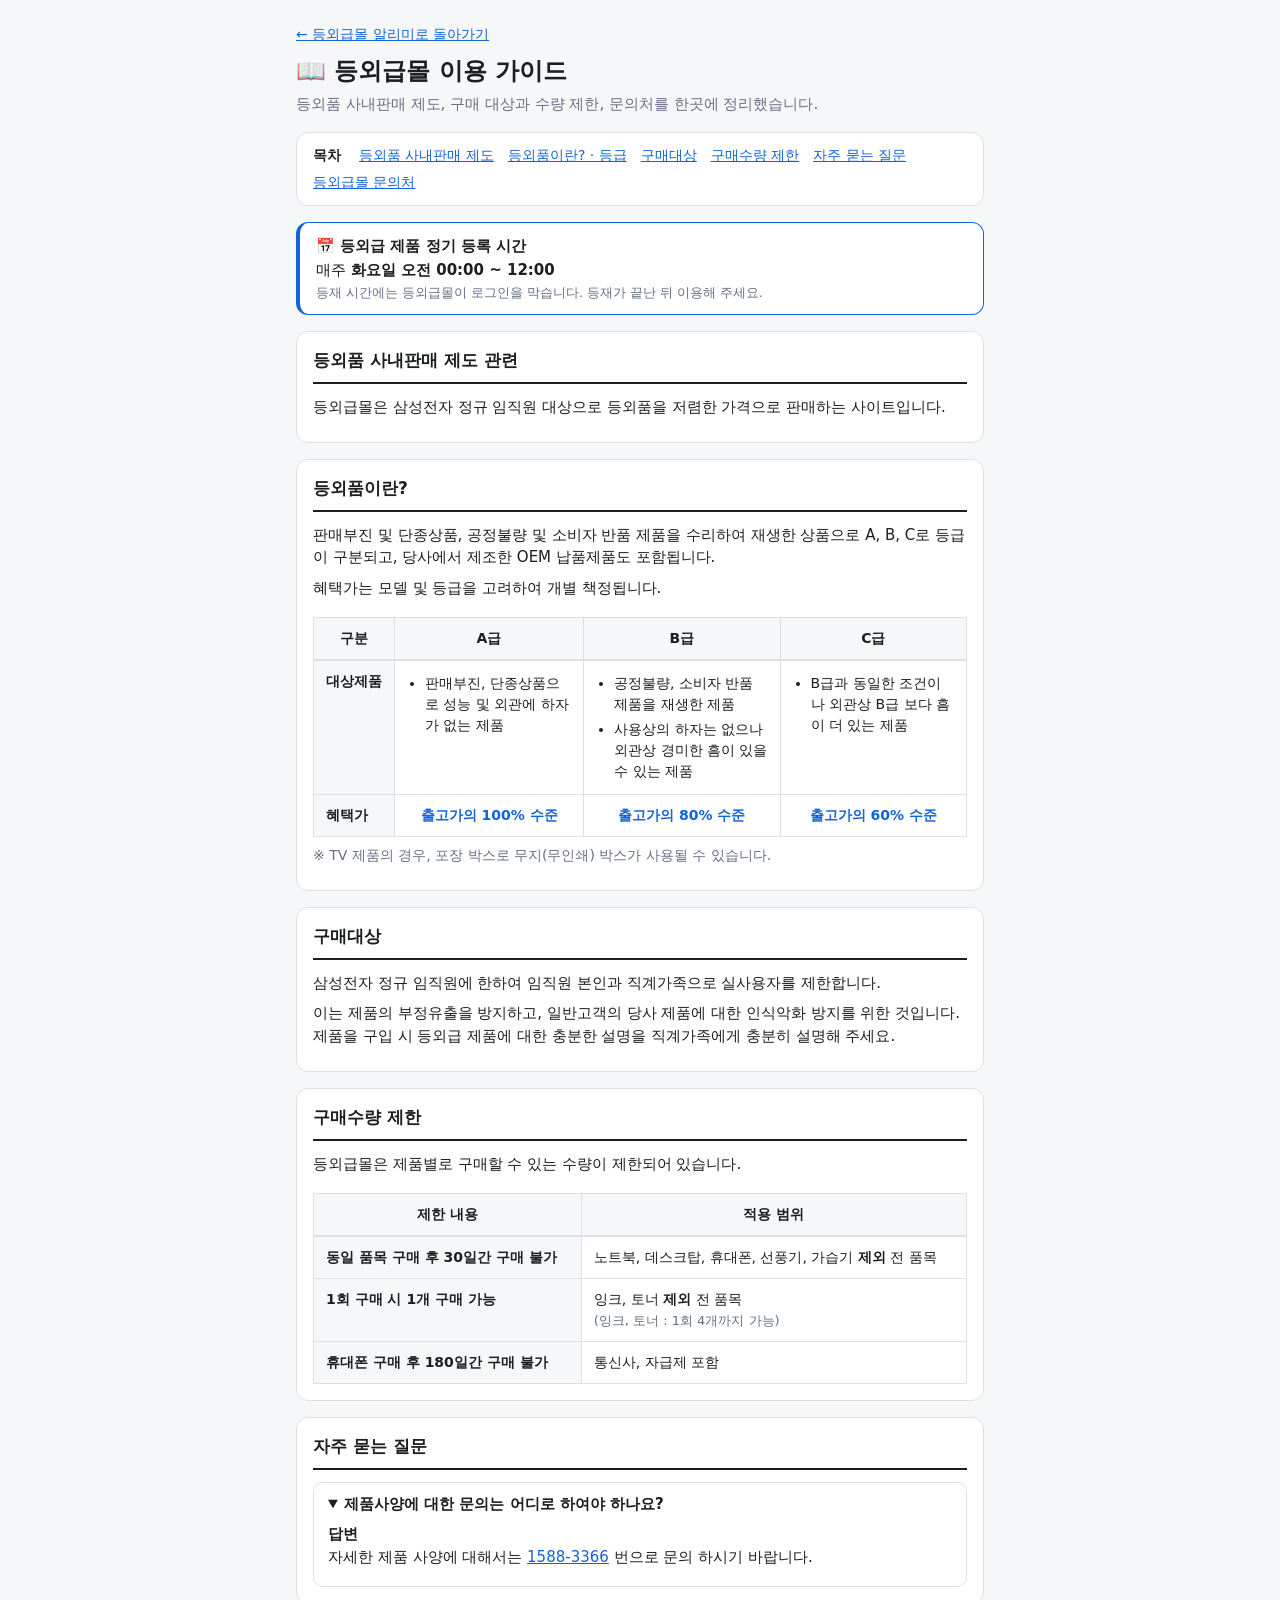
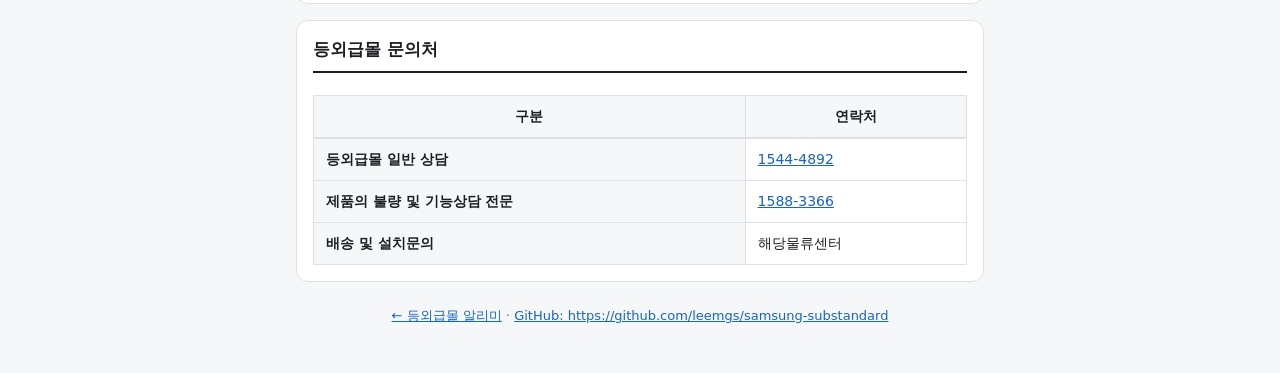
==== docs/guide.html @ 0ad2a9c4 "feat: 등외급몰 이용 가이드 페이지(docs/guide.html) 추가 및 메인 화면 링크 등외품 제도·등급표, 구매대상, 구매수량 제한, FAQ, 문의처를 정리. 모바일 카드" ====
<!doctype html>
<html lang="ko">
<head>
<meta charset="utf-8">
<meta name="viewport" content="width=device-width, initial-scale=1">
<title>등외급몰 이용 가이드</title>
<link rel="stylesheet" href="style.css">
</head>
<body>
<main class="guide">
  <p class="back"><a href="./">← 등외급몰 알리미로 돌아가기</a></p>
  <h1>📖 등외급몰 이용 가이드</h1>
  <p class="sub">등외품 사내판매 제도, 구매 대상과 수량 제한, 문의처를 한곳에 정리했습니다.</p>

  <nav class="toc" aria-label="목차">
    <strong>목차</strong>
    <a href="#about">등외품 사내판매 제도</a>
    <a href="#grade">등외품이란? · 등급</a>
    <a href="#target">구매대상</a>
    <a href="#limit">구매수량 제한</a>
    <a href="#faq">자주 묻는 질문</a>
    <a href="#contact">등외급몰 문의처</a>
  </nav>

  <aside class="notice" role="note">
    <strong>📅 등외급 제품 정기 등록 시간</strong>
    <span>매주 <b>화요일 오전 00:00 ~ 12:00</b></span>
    <small>등재 시간에는 등외급몰이 로그인을 막습니다. 등재가 끝난 뒤 이용해 주세요.</small>
  </aside>

  <section id="about">
    <h2>등외품 사내판매 제도 관련</h2>
    <p>등외급몰은 삼성전자 정규 임직원 대상으로 등외품을 저렴한 가격으로 판매하는 사이트입니다.</p>
  </section>

  <section id="grade">
    <h2>등외품이란?</h2>
    <p>판매부진 및 단종상품, 공정불량 및 소비자 반품 제품을 수리하여 재생한 상품으로 A, B, C로 등급이 구분되고, 당사에서 제조한 OEM 납품제품도 포함됩니다.</p>
    <p>혜택가는 모델 및 등급을 고려하여 개별 책정됩니다.</p>

    <div class="table-wrap">
      <table class="grid">
        <caption class="blind">등외품 등급별 대상제품과 혜택가</caption>
        <thead>
          <tr><th scope="col">구분</th><th scope="col">A급</th><th scope="col">B급</th><th scope="col">C급</th></tr>
        </thead>
        <tbody>
          <tr>
            <th scope="row">대상제품</th>
            <td data-label="A급">
              <ul>
                <li>판매부진, 단종상품으로 성능 및 외관에 하자가 없는 제품</li>
              </ul>
            </td>
            <td data-label="B급">
              <ul>
                <li>공정불량, 소비자 반품 제품을 재생한 제품</li>
                <li>사용상의 하자는 없으나 외관상 경미한 흠이 있을 수 있는 제품</li>
              </ul>
            </td>
            <td data-label="C급">
              <ul>
                <li>B급과 동일한 조건이나 외관상 B급 보다 흠이 더 있는 제품</li>
              </ul>
            </td>
          </tr>
          <tr>
            <th scope="row">혜택가</th>
            <td data-label="A급"><span class="pct">출고가의 100% 수준</span></td>
            <td data-label="B급"><span class="pct">출고가의 80% 수준</span></td>
            <td data-label="C급"><span class="pct">출고가의 60% 수준</span></td>
          </tr>
        </tbody>
      </table>
    </div>
    <p class="note">※ TV 제품의 경우, 포장 박스로 무지(무인쇄) 박스가 사용될 수 있습니다.</p>
  </section>

  <section id="target">
    <h2>구매대상</h2>
    <p>삼성전자 정규 임직원에 한하여 임직원 본인과 직계가족으로 실사용자를 제한합니다.</p>
    <p>이는 제품의 부정유출을 방지하고, 일반고객의 당사 제품에 대한 인식악화 방지를 위한 것입니다. 제품을 구입 시 등외급 제품에 대한 충분한 설명을 직계가족에게 충분히 설명해 주세요.</p>
  </section>

  <section id="limit">
    <h2>구매수량 제한</h2>
    <p>등외급몰은 제품별로 구매할 수 있는 수량이 제한되어 있습니다.</p>

    <div class="table-wrap">
      <table class="grid">
        <caption class="blind">구매수량 제한 기준</caption>
        <thead>
          <tr><th scope="col">제한 내용</th><th scope="col">적용 범위</th></tr>
        </thead>
        <tbody>
          <tr>
            <th scope="row" data-label="제한 내용">동일 품목 구매 후 <b>30일간</b> 구매 불가</th>
            <td data-label="적용 범위">노트북, 데스크탑, 휴대폰, 선풍기, 가습기 <b>제외</b> 전 품목</td>
          </tr>
          <tr>
            <th scope="row" data-label="제한 내용">1회 구매 시 <b>1개</b> 구매 가능</th>
            <td data-label="적용 범위">잉크, 토너 <b>제외</b> 전 품목<br><span class="sub-note">(잉크, 토너 : 1회 4개까지 가능)</span></td>
          </tr>
          <tr>
            <th scope="row" data-label="제한 내용">휴대폰 구매 후 <b>180일간</b> 구매 불가</th>
            <td data-label="적용 범위">통신사, 자급제 포함</td>
          </tr>
        </tbody>
      </table>
    </div>
  </section>

  <section id="faq">
    <h2>자주 묻는 질문</h2>
    <details open>
      <summary>제품사양에 대한 문의는 어디로 하여야 하나요?</summary>
      <p><b>답변</b><br>자세한 제품 사양에 대해서는 <a href="tel:15883366">1588-3366</a> 번으로 문의 하시기 바랍니다.</p>
    </details>
  </section>

  <section id="contact">
    <h2>등외급몰 문의처</h2>
    <div class="table-wrap">
      <table class="grid">
        <caption class="blind">등외급몰 문의처</caption>
        <thead>
          <tr><th scope="col">구분</th><th scope="col">연락처</th></tr>
        </thead>
        <tbody>
          <tr>
            <th scope="row" data-label="구분">등외급몰 일반 상담</th>
            <td data-label="연락처"><a href="tel:15444892">1544-4892</a></td>
          </tr>
          <tr>
            <th scope="row" data-label="구분">제품의 불량 및 기능상담 전문</th>
            <td data-label="연락처"><a href="tel:15883366">1588-3366</a></td>
          </tr>
          <tr>
            <th scope="row" data-label="구분">배송 및 설치문의</th>
            <td data-label="연락처">해당물류센터</td>
          </tr>
        </tbody>
      </table>
    </div>
  </section>

  <footer>
    <a href="./">← 등외급몰 알리미</a> ·
    <a href="https://github.com/leemgs/samsung-substandard" target="_blank" rel="noopener">GitHub: https://github.com/leemgs/samsung-substandard</a>
  </footer>
</main>
</body>
</html>
---- docs/style.css ----
:root{--bg:#f6f7f9;--fg:#1c1e21;--card:#fff;--line:#dde1e6;--accent:#1264d8;--mut:#667085}
@media (prefers-color-scheme:dark){:root{--bg:#14171b;--fg:#e8eaed;--card:#1d2127;--line:#2f353d;--accent:#5b9bff;--mut:#9aa4b2}}
*{box-sizing:border-box}
body{margin:0;background:var(--bg);color:var(--fg);font:15px/1.5 system-ui,-apple-system,"Noto Sans KR",sans-serif}
main{max-width:720px;margin:0 auto;padding:24px 16px 48px}
h1{margin:0 0 4px;font-size:24px}h2{font-size:17px;margin:0 0 12px}
.sub,.hint{color:var(--mut);margin:0 0 12px}
section{background:var(--card);border:1px solid var(--line);border-radius:12px;padding:16px;margin-top:16px}
input{width:100%;padding:10px;border:1px solid var(--line);border-radius:8px;background:var(--bg);color:var(--fg);font:inherit}
label{display:block;margin-top:12px;color:var(--mut);font-size:13px}label input{margin-top:4px}
form{display:flex;gap:8px}
button{padding:10px 16px;border:0;border-radius:8px;background:var(--accent);color:#fff;font:inherit;cursor:pointer;white-space:nowrap}
button.ghost{background:transparent;color:var(--accent);border:1px solid var(--accent)}
.row{display:flex;gap:8px;margin-top:12px;flex-wrap:wrap}
ul{list-style:none;padding:0;margin:12px 0 0}
li{display:flex;justify-content:space-between;align-items:center;padding:8px 0;border-bottom:1px solid var(--line)}
li button{background:transparent;color:var(--mut);padding:2px 8px}
.card{border:1px solid var(--line);border-radius:8px;padding:10px;margin-top:8px;display:flex;gap:10px}
.card img{width:64px;height:64px;object-fit:cover;border-radius:6px}
.tag{display:inline-block;background:var(--accent);color:#fff;border-radius:10px;padding:0 8px;font-size:12px}
#msg{min-height:1.4em;margin:12px 0 0}
footer{margin-top:24px;text-align:center;font-size:13px;color:var(--mut)}
footer a{color:var(--accent)}
.notice{display:flex;flex-direction:column;gap:2px;margin-top:16px;padding:12px 16px;border:1px solid var(--accent);border-left-width:4px;border-radius:12px;background:var(--card)}
.notice small{color:var(--mut)}

.board-bar{display:flex;justify-content:space-between;align-items:center;gap:8px;margin:8px 0;font-size:14px;color:var(--mut)}
.board-bar select{width:auto;padding:6px 8px;border:1px solid var(--line);border-radius:8px;background:var(--bg);color:var(--fg);font:inherit}
.table-wrap{overflow-x:auto}
.board{width:100%;border-collapse:collapse;font-size:14px}
.board th{padding:8px;border-top:2px solid var(--fg);border-bottom:1px solid var(--line);text-align:left;white-space:nowrap}
.board td{padding:10px 8px;border-bottom:1px solid var(--line);vertical-align:middle}
.board .num{width:56px;text-align:center;color:var(--mut)}
.board .price,.board .date{white-space:nowrap}
.board .cat{white-space:nowrap}
.board .pwrap{display:flex;gap:10px;align-items:center;min-width:240px}
.board .thumb{width:56px;height:56px;flex:none;border-radius:6px;background:var(--bg);overflow:hidden}
.board .thumb img{width:100%;height:100%;object-fit:cover;display:block}
.board .prod small{display:block;color:var(--mut);margin-top:2px}
.board .prod a{color:var(--fg);font-weight:600;text-decoration:none}
.board .prod a:hover{text-decoration:underline;color:var(--accent)}
.board .empty{text-align:center;color:var(--mut);padding:24px}
.new{display:inline-block;background:#d92d20;color:#fff;border-radius:4px;padding:0 5px;font-size:11px;font-weight:700}
.pager{display:flex;justify-content:center;flex-wrap:wrap;gap:4px;margin-top:14px}
.pager button{min-width:36px;padding:6px 10px;background:transparent;color:var(--fg);border:1px solid var(--line)}
.pager button.on{background:var(--accent);color:#fff;border-color:var(--accent)}
.pager button:disabled{opacity:.4;cursor:default}
.pager .gap{align-self:center;color:var(--mut)}
@media (max-width:640px){
  .board thead{display:none}
  .board,.board tbody,.board tr,.board td{display:block;width:100%}
  .board tr{border-bottom:1px solid var(--line);padding:8px 0}
  .board td{border:0;padding:3px 0}
  .board .num{width:auto;text-align:left}
  .board .num::before,.board .cat::before,.board .price::before,.board .date::before{content:attr(data-label) " · ";color:var(--mut)}
  .board .pwrap{min-width:0}
  .board .cat{white-space:normal}
}

/* ---- 이용 가이드 */
.guide-link{margin:12px 0 0}
.guide-link a{display:inline-flex;flex-wrap:wrap;gap:6px;align-items:baseline;padding:8px 14px;border:1px solid var(--line);border-radius:999px;background:var(--card);color:var(--fg);font-weight:600;text-decoration:none}
.guide-link a:hover{border-color:var(--accent);color:var(--accent)}
.guide-link small{font-weight:400;color:var(--mut)}
.back{margin:0 0 8px;font-size:14px}.back a,.guide a{color:var(--accent)}
.toc{display:flex;flex-wrap:wrap;gap:6px 14px;align-items:center;margin-top:16px;padding:12px 16px;border:1px solid var(--line);border-radius:12px;background:var(--card);font-size:14px}
.toc strong{margin-right:4px}
.guide section h2{padding-bottom:8px;border-bottom:2px solid var(--fg)}
.guide section p{margin:8px 0}
.guide section[id]{scroll-margin-top:12px}
.guide .note{color:var(--mut);font-size:14px}
.sub-note{color:var(--mut);font-size:13px}
.blind{position:absolute;width:1px;height:1px;overflow:hidden;clip:rect(0 0 0 0)}
.grid{width:100%;border-collapse:collapse;margin-top:10px;font-size:14px}
.grid th,.grid td{padding:10px 12px;border:1px solid var(--line);vertical-align:top;text-align:left}
.grid thead th{background:var(--bg);text-align:center}
.grid tbody th{background:var(--bg);white-space:nowrap;font-weight:600}
.grid ul{margin:0;padding-left:18px;list-style:disc}
.grid li{display:list-item;border:0;padding:2px 0;justify-content:flex-start}
.grid .pct{display:block;text-align:center;font-weight:700;color:var(--accent)}
.guide details{border:1px solid var(--line);border-radius:10px;padding:10px 14px;margin-top:8px}
.guide summary{cursor:pointer;font-weight:600}
@media (max-width:640px){
  .grid thead{display:none}
  .grid,.grid tbody,.grid tr,.grid th,.grid td{display:block;width:100%}
  .grid tr{margin-top:10px;border:1px solid var(--line);border-radius:10px;overflow:hidden}
  .grid th,.grid td{border:0;border-bottom:1px solid var(--line);white-space:normal}
  .grid tr>*:last-child{border-bottom:0}
  .grid td[data-label]::before,.grid th[data-label]::before{content:attr(data-label);display:block;margin-bottom:2px;font-size:12px;font-weight:600;color:var(--mut)}
  .grid tbody th[scope=row]:not([data-label])::before{content:none}
}
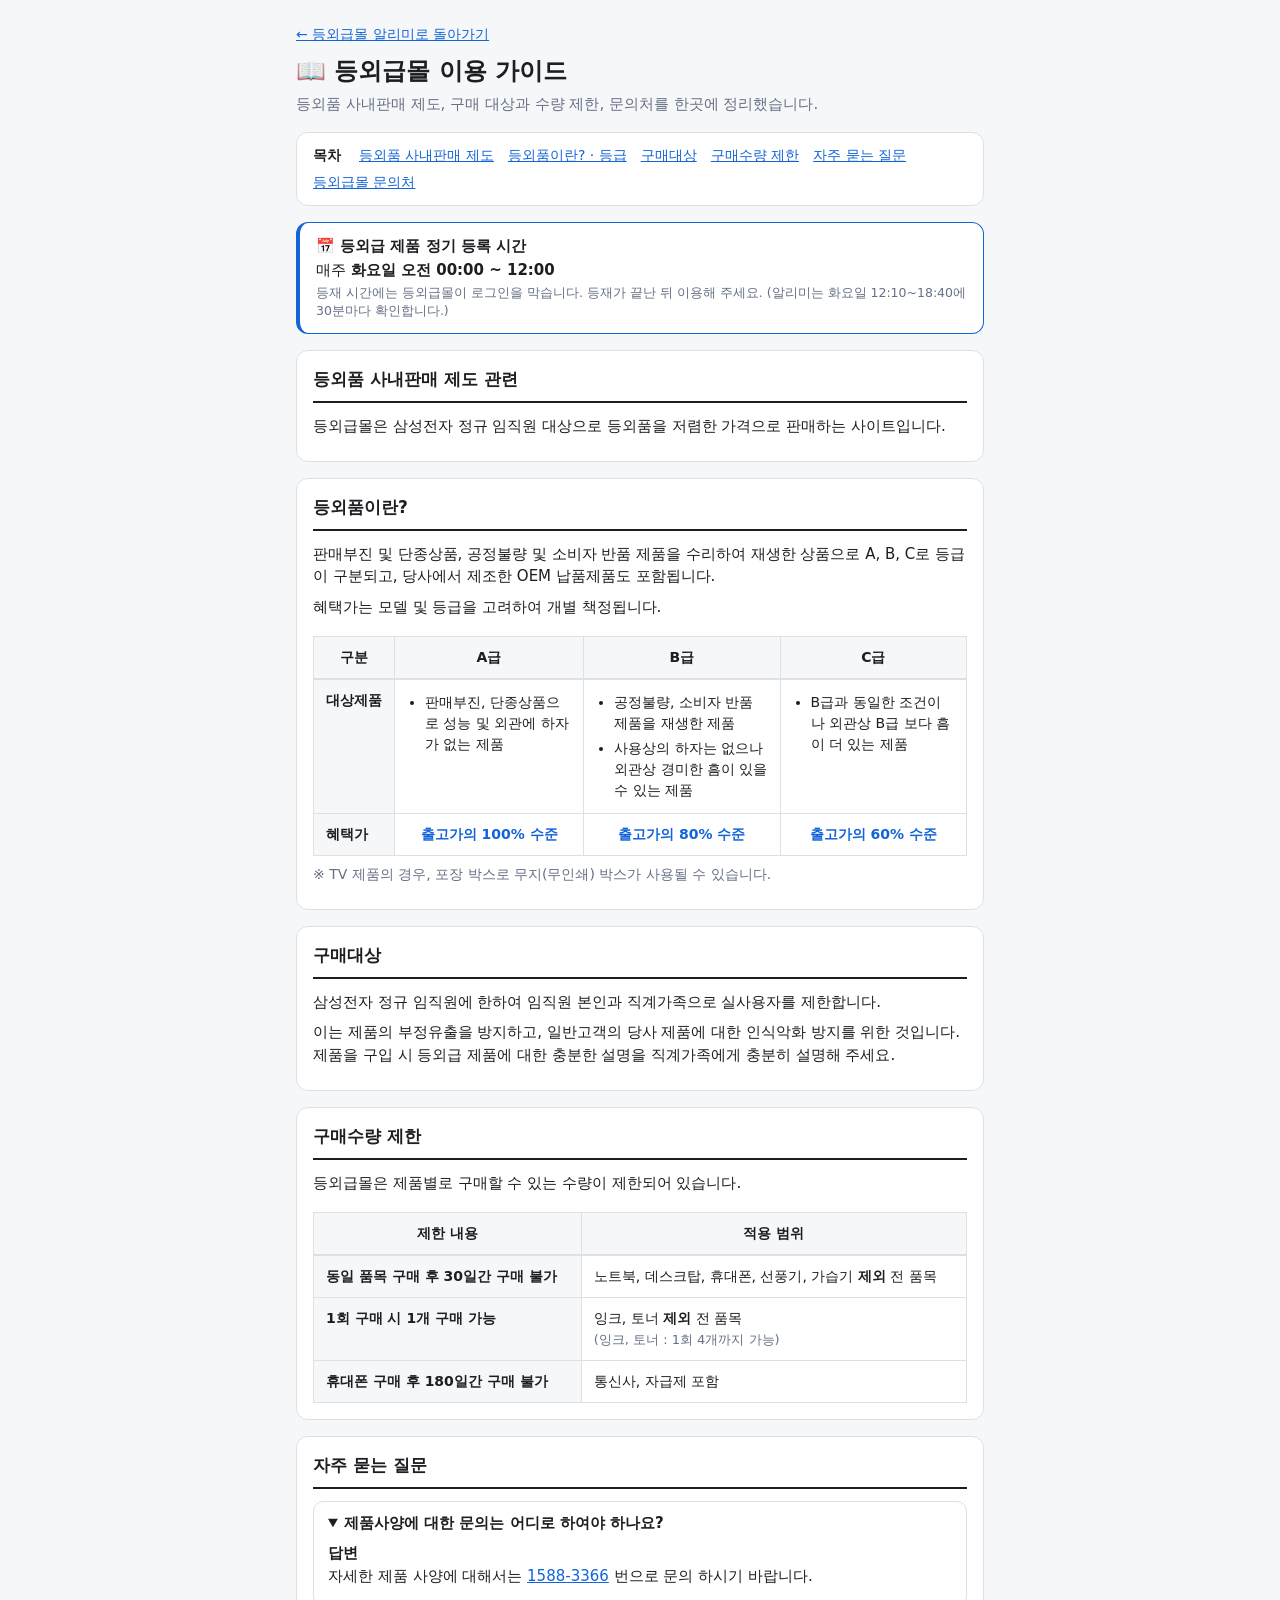
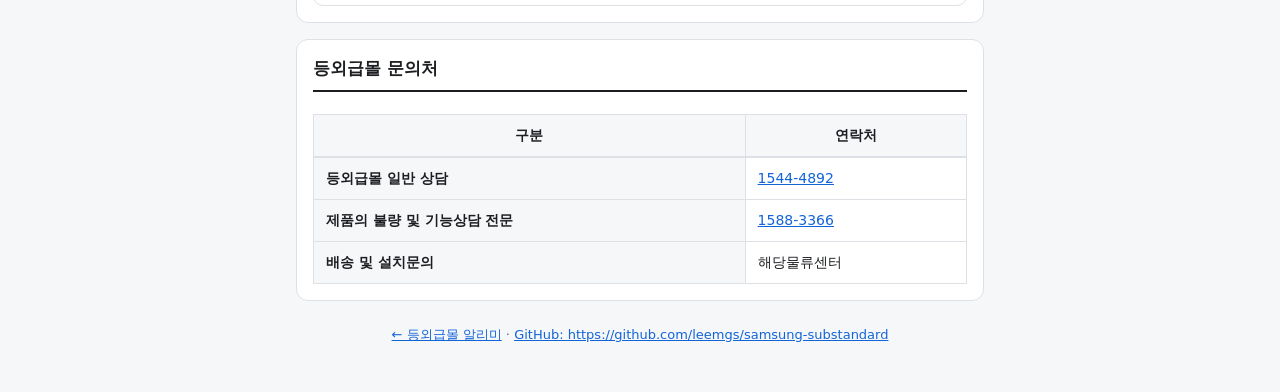
==== commit 88d69020: "feat: 화요일 12:10~18:40(KST) 30분 간격 확인 스케줄 추가 등재 직후 빠른 품절에 대비. 매일 13:17 실행은 유지.  Co-Authored-By: Claud" ====
--- a/docs/guide.html
+++ b/docs/guide.html
@@ -25,7 +25,7 @@
   <aside class="notice" role="note">
     <strong>📅 등외급 제품 정기 등록 시간</strong>
     <span>매주 <b>화요일 오전 00:00 ~ 12:00</b></span>
-    <small>등재 시간에는 등외급몰이 로그인을 막습니다. 등재가 끝난 뒤 이용해 주세요.</small>
+    <small>등재 시간에는 등외급몰이 로그인을 막습니다. 등재가 끝난 뒤 이용해 주세요. (알리미는 화요일 12:10~18:40에 30분마다 확인합니다.)</small>
   </aside>
 
   <section id="about">
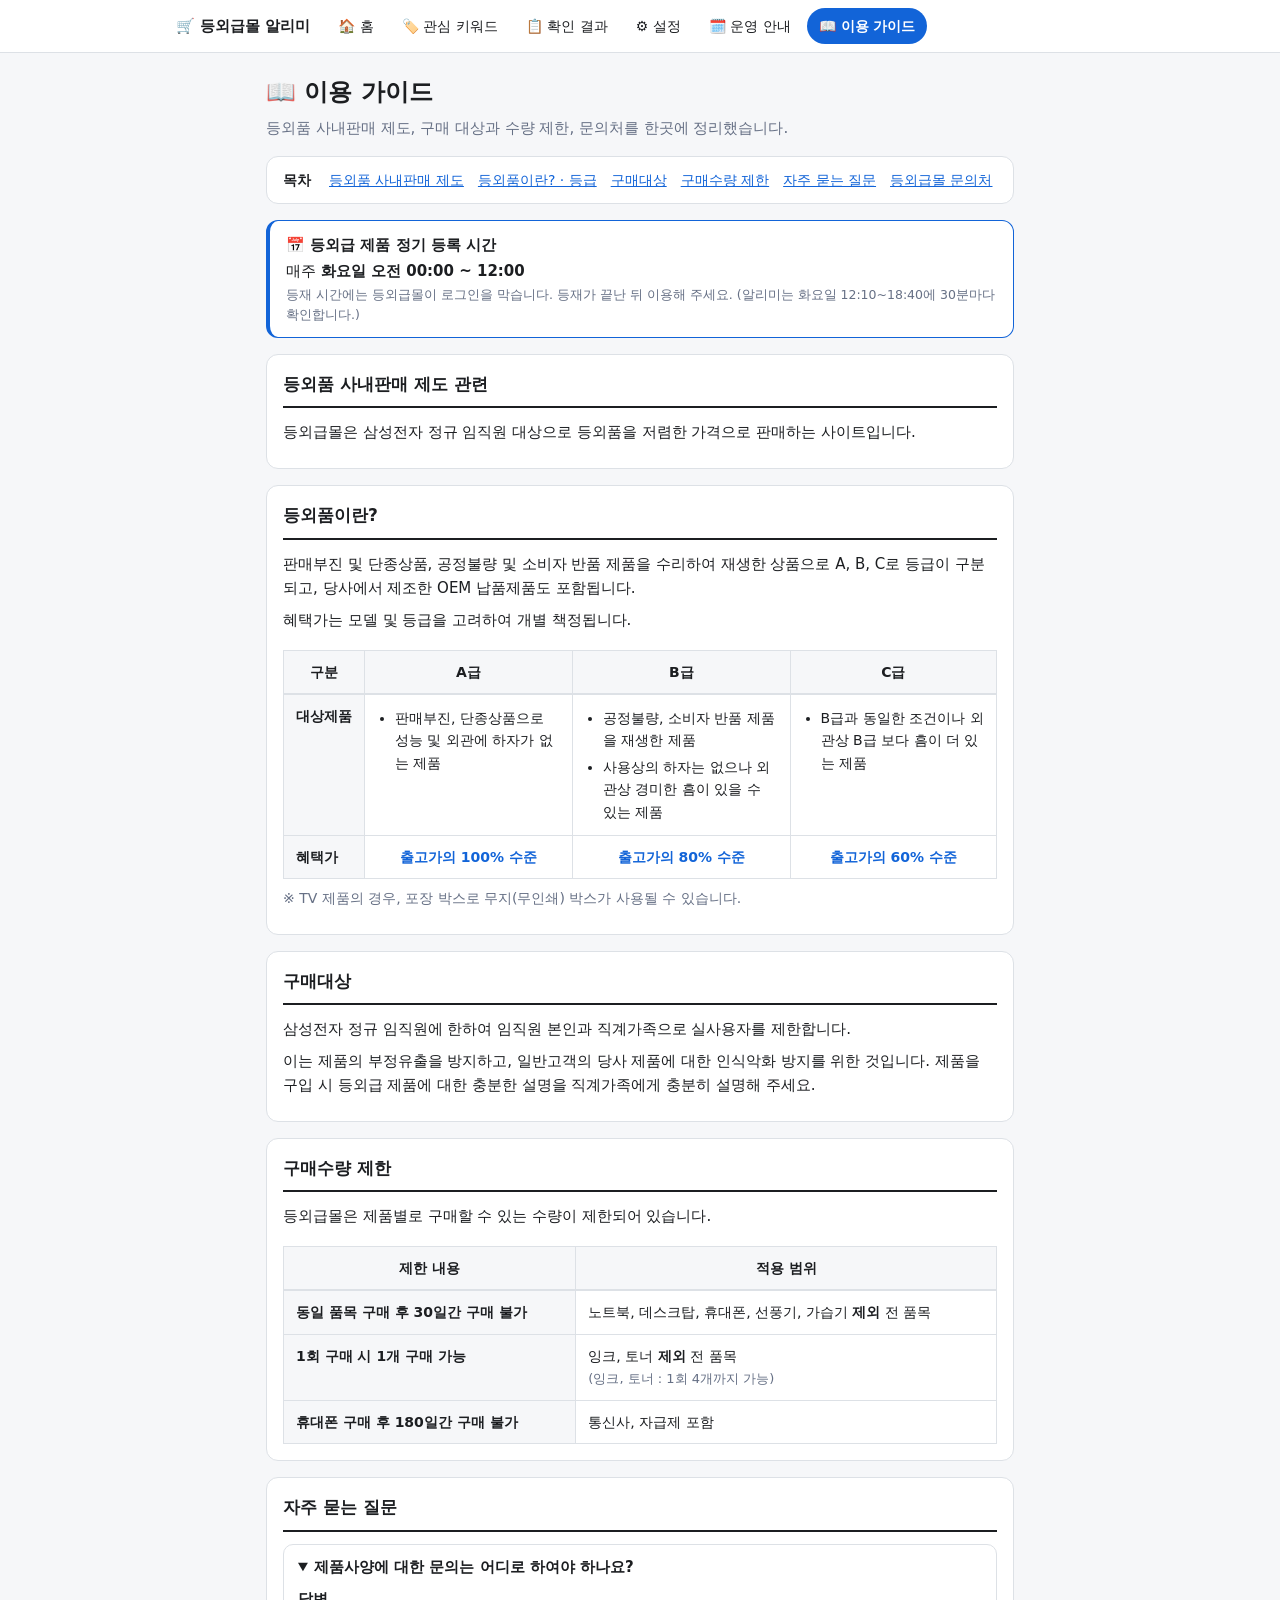
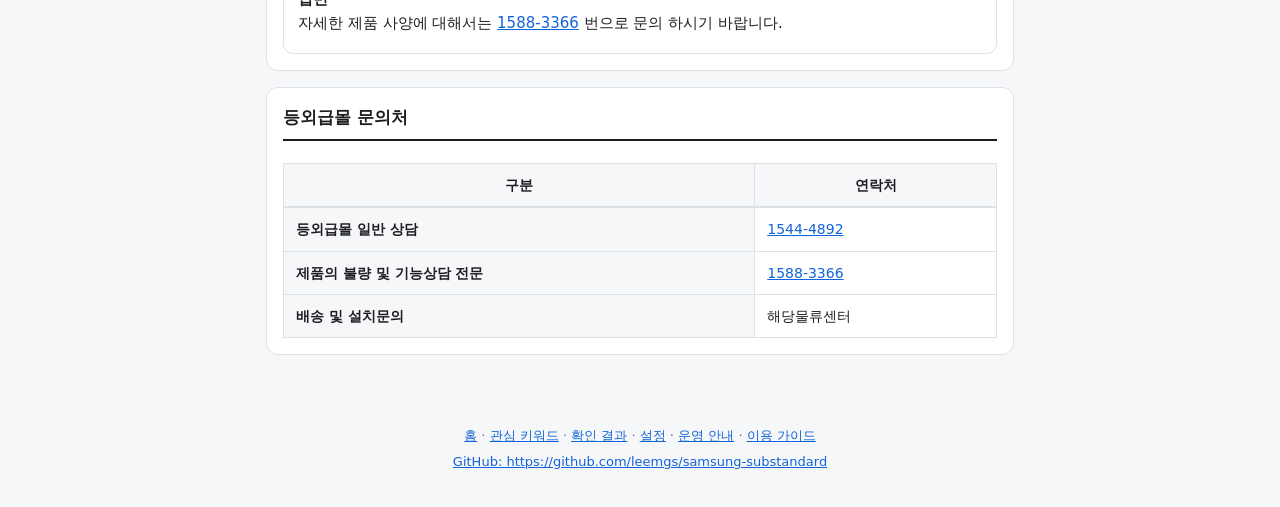
==== commit d611b276: "feat: 웹앱을 메뉴별 독립 페이지로 개편 (홈/관심 키워드/확인 결과/설정/운영 안내/이용 가이드) - 공통 상단 메뉴·푸터(js/common.js), 모바일 대응, 현재 메뉴" ====
--- a/docs/guide.html
+++ b/docs/guide.html
@@ -3,13 +3,13 @@
 <head>
 <meta charset="utf-8">
 <meta name="viewport" content="width=device-width, initial-scale=1">
-<title>등외급몰 이용 가이드</title>
+<title>이용 가이드 · 등외급몰 알리미</title>
 <link rel="stylesheet" href="style.css">
 </head>
 <body>
-<main class="guide">
-  <p class="back"><a href="./">← 등외급몰 알리미로 돌아가기</a></p>
-  <h1>📖 등외급몰 이용 가이드</h1>
+<header id="site-header"></header>
+<main id="main" class="guide doc">
+  <h1>📖 이용 가이드</h1>
   <p class="sub">등외품 사내판매 제도, 구매 대상과 수량 제한, 문의처를 한곳에 정리했습니다.</p>
 
   <nav class="toc" aria-label="목차">
@@ -144,10 +144,11 @@
     </div>
   </section>
 
-  <footer>
-    <a href="./">← 등외급몰 알리미</a> ·
-    <a href="https://github.com/leemgs/samsung-substandard" target="_blank" rel="noopener">GitHub: https://github.com/leemgs/samsung-substandard</a>
-  </footer>
 </main>
+<footer id="site-footer"></footer>
+<script type="module">
+  import { initLayout } from "./js/common.js";
+  initLayout("guide");
+</script>
 </body>
 </html>
--- a/docs/style.css
+++ b/docs/style.css
@@ -1,74 +1,124 @@
-:root{--bg:#f6f7f9;--fg:#1c1e21;--card:#fff;--line:#dde1e6;--accent:#1264d8;--mut:#667085}
-@media (prefers-color-scheme:dark){:root{--bg:#14171b;--fg:#e8eaed;--card:#1d2127;--line:#2f353d;--accent:#5b9bff;--mut:#9aa4b2}}
+:root{--bg:#f6f7f9;--fg:#1c1e21;--card:#fff;--line:#dde1e6;--accent:#1264d8;--mut:#667085;--soft:#eef4ff;
+  --ok:#12805c;--warn:#b54708;--warn-bg:#fff4e5;--warn-line:#f7c27a;--danger:#d92d20}
+@media (prefers-color-scheme:dark){:root{--bg:#14171b;--fg:#e8eaed;--card:#1d2127;--line:#2f353d;--accent:#5b9bff;--mut:#9aa4b2;--soft:#1b2a44;
+  --ok:#4ade80;--warn:#fdb022;--warn-bg:#3a2a10;--warn-line:#6b4a14;--danger:#f97066}}
 *{box-sizing:border-box}
-body{margin:0;background:var(--bg);color:var(--fg);font:15px/1.5 system-ui,-apple-system,"Noto Sans KR",sans-serif}
-main{max-width:720px;margin:0 auto;padding:24px 16px 48px}
-h1{margin:0 0 4px;font-size:24px}h2{font-size:17px;margin:0 0 12px}
+html{scroll-behavior:smooth}
+body{margin:0;background:var(--bg);color:var(--fg);font:15px/1.6 system-ui,-apple-system,"Noto Sans KR",sans-serif}
+a{color:var(--accent)}
+[hidden]{display:none!important}
+h1{margin:0 0 4px;font-size:24px}h2{font-size:17px;margin:0 0 12px}h3{font-size:15px;margin:0 0 8px}
 .sub,.hint{color:var(--mut);margin:0 0 12px}
+small{color:var(--mut)}
+main{max-width:960px;margin:0 auto;padding:20px 16px 48px}
+main.guide{max-width:780px}
+
+/* ---- 공통 메뉴 */
+.skip{position:absolute;left:-999px;top:0;background:var(--accent);color:#fff;padding:8px 12px;z-index:50}
+.skip:focus{left:8px;top:8px}
+.site-header{position:sticky;top:0;z-index:20;background:var(--card);border-bottom:1px solid var(--line)}
+.site-header .bar{max-width:960px;margin:0 auto;display:flex;align-items:center;gap:8px 16px;padding:8px 16px}
+.brand{font-weight:800;color:var(--fg);text-decoration:none;white-space:nowrap}
+.nav{display:flex;gap:4px;overflow-x:auto;scrollbar-width:thin;flex:1}
+.nav a{padding:7px 12px;border-radius:999px;color:var(--fg);text-decoration:none;white-space:nowrap;font-size:14px}
+.nav a:hover{background:var(--soft)}
+.nav a[aria-current=page]{background:var(--accent);color:#fff;font-weight:600}
+.site-footer{max-width:960px;margin:0 auto;padding:20px 16px 32px;text-align:center;font-size:13px;color:var(--mut);line-height:2}
+.site-footer a{color:var(--accent)}
+@media (max-width:720px){.site-header .bar{flex-wrap:wrap}.nav{flex-basis:100%;padding-bottom:2px}}
+
+/* ---- 카드/섹션/폼 */
 section{background:var(--card);border:1px solid var(--line);border-radius:12px;padding:16px;margin-top:16px}
-input{width:100%;padding:10px;border:1px solid var(--line);border-radius:8px;background:var(--bg);color:var(--fg);font:inherit}
+input,select{padding:10px;border:1px solid var(--line);border-radius:8px;background:var(--bg);color:var(--fg);font:inherit}
+input{width:100%}
 label{display:block;margin-top:12px;color:var(--mut);font-size:13px}label input{margin-top:4px}
-form{display:flex;gap:8px}
 button{padding:10px 16px;border:0;border-radius:8px;background:var(--accent);color:#fff;font:inherit;cursor:pointer;white-space:nowrap}
+button:disabled{opacity:.5;cursor:not-allowed}
 button.ghost{background:transparent;color:var(--accent);border:1px solid var(--accent)}
-.row{display:flex;gap:8px;margin-top:12px;flex-wrap:wrap}
-ul{list-style:none;padding:0;margin:12px 0 0}
-li{display:flex;justify-content:space-between;align-items:center;padding:8px 0;border-bottom:1px solid var(--line)}
-li button{background:transparent;color:var(--mut);padding:2px 8px}
-.card{border:1px solid var(--line);border-radius:8px;padding:10px;margin-top:8px;display:flex;gap:10px}
-.card img{width:64px;height:64px;object-fit:cover;border-radius:6px}
+button.danger{background:transparent;color:var(--danger);border:1px solid var(--danger)}
+.row{display:flex;gap:8px;margin-top:12px;flex-wrap:wrap;align-items:center}
+form.inline{display:flex;gap:8px}
+.msg{min-height:1.4em;margin:12px 0 0}
+.msg.err{color:var(--danger)}.msg.ok{color:var(--ok)}
 .tag{display:inline-block;background:var(--accent);color:#fff;border-radius:10px;padding:0 8px;font-size:12px}
-#msg{min-height:1.4em;margin:12px 0 0}
-footer{margin-top:24px;text-align:center;font-size:13px;color:var(--mut)}
-footer a{color:var(--accent)}
+.new{display:inline-block;background:#d92d20;color:#fff;border-radius:4px;padding:0 5px;font-size:11px;font-weight:700}
+.page-head{display:flex;justify-content:space-between;align-items:flex-start;gap:12px;flex-wrap:wrap}
+
+/* ---- 안내/경고 */
 .notice{display:flex;flex-direction:column;gap:2px;margin-top:16px;padding:12px 16px;border:1px solid var(--accent);border-left-width:4px;border-radius:12px;background:var(--card)}
-.notice small{color:var(--mut)}
+.banner{margin-top:16px;padding:12px 16px;border-radius:12px;border:1px solid var(--line);background:var(--card)}
+.banner.warn{background:var(--warn-bg);border-color:var(--warn-line);color:var(--fg)}
+.banner.warn strong{color:var(--warn)}
 
-.board-bar{display:flex;justify-content:space-between;align-items:center;gap:8px;margin:8px 0;font-size:14px;color:var(--mut)}
-.board-bar select{width:auto;padding:6px 8px;border:1px solid var(--line);border-radius:8px;background:var(--bg);color:var(--fg);font:inherit}
+/* ---- 대시보드 */
+.stats{display:grid;grid-template-columns:repeat(auto-fit,minmax(170px,1fr));gap:12px;margin-top:16px}
+.stat{background:var(--card);border:1px solid var(--line);border-radius:12px;padding:14px 16px;text-decoration:none;color:var(--fg);display:block}
+a.stat:hover{border-color:var(--accent)}
+.stat .label{font-size:13px;color:var(--mut)}
+.stat .value{font-size:26px;font-weight:800;line-height:1.3}
+.stat .value.sm{font-size:19px;line-height:1.6;padding:3px 0}
+.stat .detail{font-size:12px;color:var(--mut)}
+.stat.hot .value{color:#d92d20}
+.chips{display:flex;flex-wrap:wrap;gap:8px;margin-top:8px}
+.chip{display:inline-flex;align-items:center;gap:6px;padding:6px 12px;border:1px solid var(--line);border-radius:999px;background:var(--bg);color:var(--fg);text-decoration:none;font-size:14px}
+a.chip:hover{border-color:var(--accent);color:var(--accent)}
+.chip b{color:var(--accent)}
+.chip.kw{background:var(--soft);border-color:var(--accent)}
+.chip.kw button{padding:0 4px;background:transparent;color:var(--mut);font-size:15px;line-height:1}
+.chip.kw button:hover{color:var(--danger)}
+.chip.suggest{border-style:dashed;cursor:pointer}
+.mini{display:flex;gap:12px;align-items:center;padding:10px 0;border-bottom:1px solid var(--line)}
+.mini:last-child{border-bottom:0}
+.mini .thumb{width:56px;height:56px}
+.mini a.name{color:var(--fg);font-weight:600;text-decoration:none}
+.mini a.name:hover{text-decoration:underline;color:var(--accent)}
+.mini .meta{margin-left:auto;text-align:right;white-space:nowrap}
+.link-row{display:flex;justify-content:space-between;align-items:center;gap:8px;flex-wrap:wrap}
+.cards{display:grid;grid-template-columns:repeat(auto-fit,minmax(220px,1fr));gap:12px;margin-top:12px}
+.cards a{display:block;padding:14px 16px;border:1px solid var(--line);border-radius:12px;text-decoration:none;color:var(--fg);background:var(--bg)}
+.cards a:hover{border-color:var(--accent)}
+.cards a b{display:block;margin-bottom:2px}
+.cards a span{font-size:13px;color:var(--mut)}
+
+/* ---- 확인 결과 게시판 */
+.filters{display:grid;grid-template-columns:2fr 1fr 1fr;gap:8px;margin-top:8px}
+.filters .full{grid-column:1/-1}
+.filters label{margin:0}
+.checks{display:flex;gap:16px;align-items:center;flex-wrap:wrap}
+.checks label{display:inline-flex;gap:6px;align-items:center;margin:0;color:var(--fg);font-size:14px}
+.checks input{width:auto}
+.board-bar{display:flex;justify-content:space-between;align-items:center;gap:8px;margin:12px 0 8px;font-size:14px;color:var(--mut);flex-wrap:wrap}
+.board-bar select{width:auto;padding:6px 8px}
 .table-wrap{overflow-x:auto}
 .board{width:100%;border-collapse:collapse;font-size:14px}
 .board th{padding:8px;border-top:2px solid var(--fg);border-bottom:1px solid var(--line);text-align:left;white-space:nowrap}
 .board td{padding:10px 8px;border-bottom:1px solid var(--line);vertical-align:middle}
 .board .num{width:56px;text-align:center;color:var(--mut)}
+.board .cat{white-space:nowrap}
 .board .price,.board .date{white-space:nowrap}
-.board .cat{white-space:nowrap}
-.board .pwrap{display:flex;gap:10px;align-items:center;min-width:240px}
-.board .thumb{width:56px;height:56px;flex:none;border-radius:6px;background:var(--bg);overflow:hidden}
-.board .thumb img{width:100%;height:100%;object-fit:cover;display:block}
-.board .prod small{display:block;color:var(--mut);margin-top:2px}
+.pwrap{display:flex;gap:10px;align-items:center;min-width:240px}
+.thumb{width:56px;height:56px;flex:none;border-radius:6px;background:var(--bg);overflow:hidden}
+.thumb img{width:100%;height:100%;object-fit:cover;display:block}
+.ptxt small{display:block;margin-top:2px}
 .board .prod a{color:var(--fg);font-weight:600;text-decoration:none}
 .board .prod a:hover{text-decoration:underline;color:var(--accent)}
 .board .empty{text-align:center;color:var(--mut);padding:24px}
-.new{display:inline-block;background:#d92d20;color:#fff;border-radius:4px;padding:0 5px;font-size:11px;font-weight:700}
 .pager{display:flex;justify-content:center;flex-wrap:wrap;gap:4px;margin-top:14px}
 .pager button{min-width:36px;padding:6px 10px;background:transparent;color:var(--fg);border:1px solid var(--line)}
 .pager button.on{background:var(--accent);color:#fff;border-color:var(--accent)}
 .pager button:disabled{opacity:.4;cursor:default}
 .pager .gap{align-self:center;color:var(--mut)}
-@media (max-width:640px){
-  .board thead{display:none}
-  .board,.board tbody,.board tr,.board td{display:block;width:100%}
-  .board tr{border-bottom:1px solid var(--line);padding:8px 0}
-  .board td{border:0;padding:3px 0}
-  .board .num{width:auto;text-align:left}
-  .board .num::before,.board .cat::before,.board .price::before,.board .date::before{content:attr(data-label) " · ";color:var(--mut)}
-  .board .pwrap{min-width:0}
-  .board .cat{white-space:normal}
-}
 
-/* ---- 이용 가이드 */
-.guide-link{margin:12px 0 0}
-.guide-link a{display:inline-flex;flex-wrap:wrap;gap:6px;align-items:baseline;padding:8px 14px;border:1px solid var(--line);border-radius:999px;background:var(--card);color:var(--fg);font-weight:600;text-decoration:none}
-.guide-link a:hover{border-color:var(--accent);color:var(--accent)}
-.guide-link small{font-weight:400;color:var(--mut)}
-.back{margin:0 0 8px;font-size:14px}.back a,.guide a{color:var(--accent)}
+/* ---- 가이드/운영 안내 */
+.back{margin:0 0 8px;font-size:14px}
 .toc{display:flex;flex-wrap:wrap;gap:6px 14px;align-items:center;margin-top:16px;padding:12px 16px;border:1px solid var(--line);border-radius:12px;background:var(--card);font-size:14px}
 .toc strong{margin-right:4px}
-.guide section h2{padding-bottom:8px;border-bottom:2px solid var(--fg)}
-.guide section p{margin:8px 0}
-.guide section[id]{scroll-margin-top:12px}
-.guide .note{color:var(--mut);font-size:14px}
+.doc section h2{padding-bottom:8px;border-bottom:2px solid var(--fg)}
+.doc section p{margin:8px 0}
+.doc section[id]{scroll-margin-top:72px}
+.doc ol,.doc ul.plain{margin:8px 0;padding-left:22px}
+.doc ul.plain li{margin:4px 0}
+.guide .note,.doc .note{color:var(--mut);font-size:14px}
 .sub-note{color:var(--mut);font-size:13px}
 .blind{position:absolute;width:1px;height:1px;overflow:hidden;clip:rect(0 0 0 0)}
 .grid{width:100%;border-collapse:collapse;margin-top:10px;font-size:14px}
@@ -76,16 +126,27 @@
 .grid thead th{background:var(--bg);text-align:center}
 .grid tbody th{background:var(--bg);white-space:nowrap;font-weight:600}
 .grid ul{margin:0;padding-left:18px;list-style:disc}
-.grid li{display:list-item;border:0;padding:2px 0;justify-content:flex-start}
+.grid li{display:list-item;padding:2px 0}
 .grid .pct{display:block;text-align:center;font-weight:700;color:var(--accent)}
-.guide details{border:1px solid var(--line);border-radius:10px;padding:10px 14px;margin-top:8px}
-.guide summary{cursor:pointer;font-weight:600}
+.doc details,.guide details{border:1px solid var(--line);border-radius:10px;padding:10px 14px;margin-top:8px}
+.doc summary,.guide summary{cursor:pointer;font-weight:600}
+code{background:var(--bg);border:1px solid var(--line);border-radius:4px;padding:0 4px;font-size:13px}
+
 @media (max-width:640px){
+  .filters{grid-template-columns:1fr}
+  .board thead{display:none}
+  .board,.board tbody,.board tr,.board td{display:block;width:100%}
+  .board tr{border-bottom:1px solid var(--line);padding:8px 0}
+  .board td{border:0;padding:3px 0}
+  .board .num{width:auto;text-align:left}
+  .board .num::before,.board .cat::before,.board .price::before,.board .date::before{content:attr(data-label) " · ";color:var(--mut)}
+  .board .cat{white-space:normal}
+  .pwrap{min-width:0}
+  .mini .meta{white-space:normal}
   .grid thead{display:none}
   .grid,.grid tbody,.grid tr,.grid th,.grid td{display:block;width:100%}
   .grid tr{margin-top:10px;border:1px solid var(--line);border-radius:10px;overflow:hidden}
   .grid th,.grid td{border:0;border-bottom:1px solid var(--line);white-space:normal}
   .grid tr>*:last-child{border-bottom:0}
   .grid td[data-label]::before,.grid th[data-label]::before{content:attr(data-label);display:block;margin-bottom:2px;font-size:12px;font-weight:600;color:var(--mut)}
-  .grid tbody th[scope=row]:not([data-label])::before{content:none}
 }
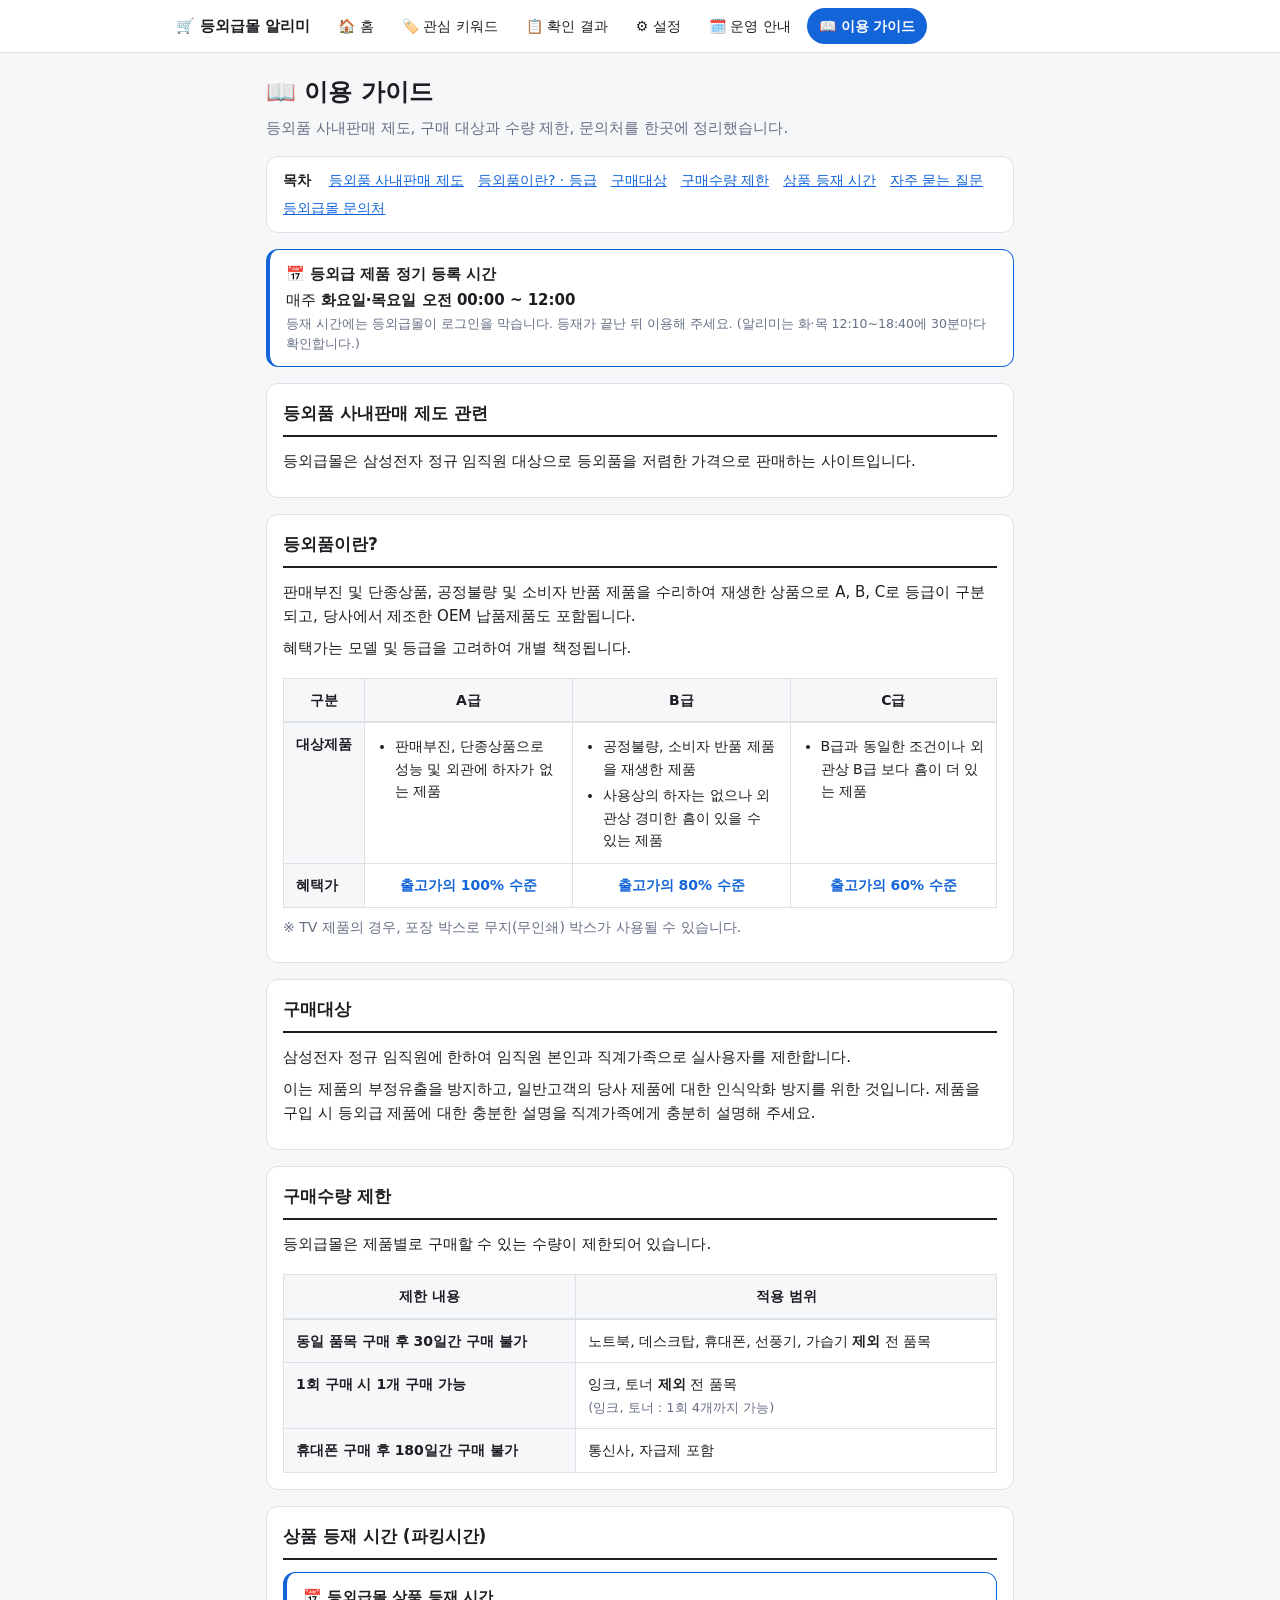
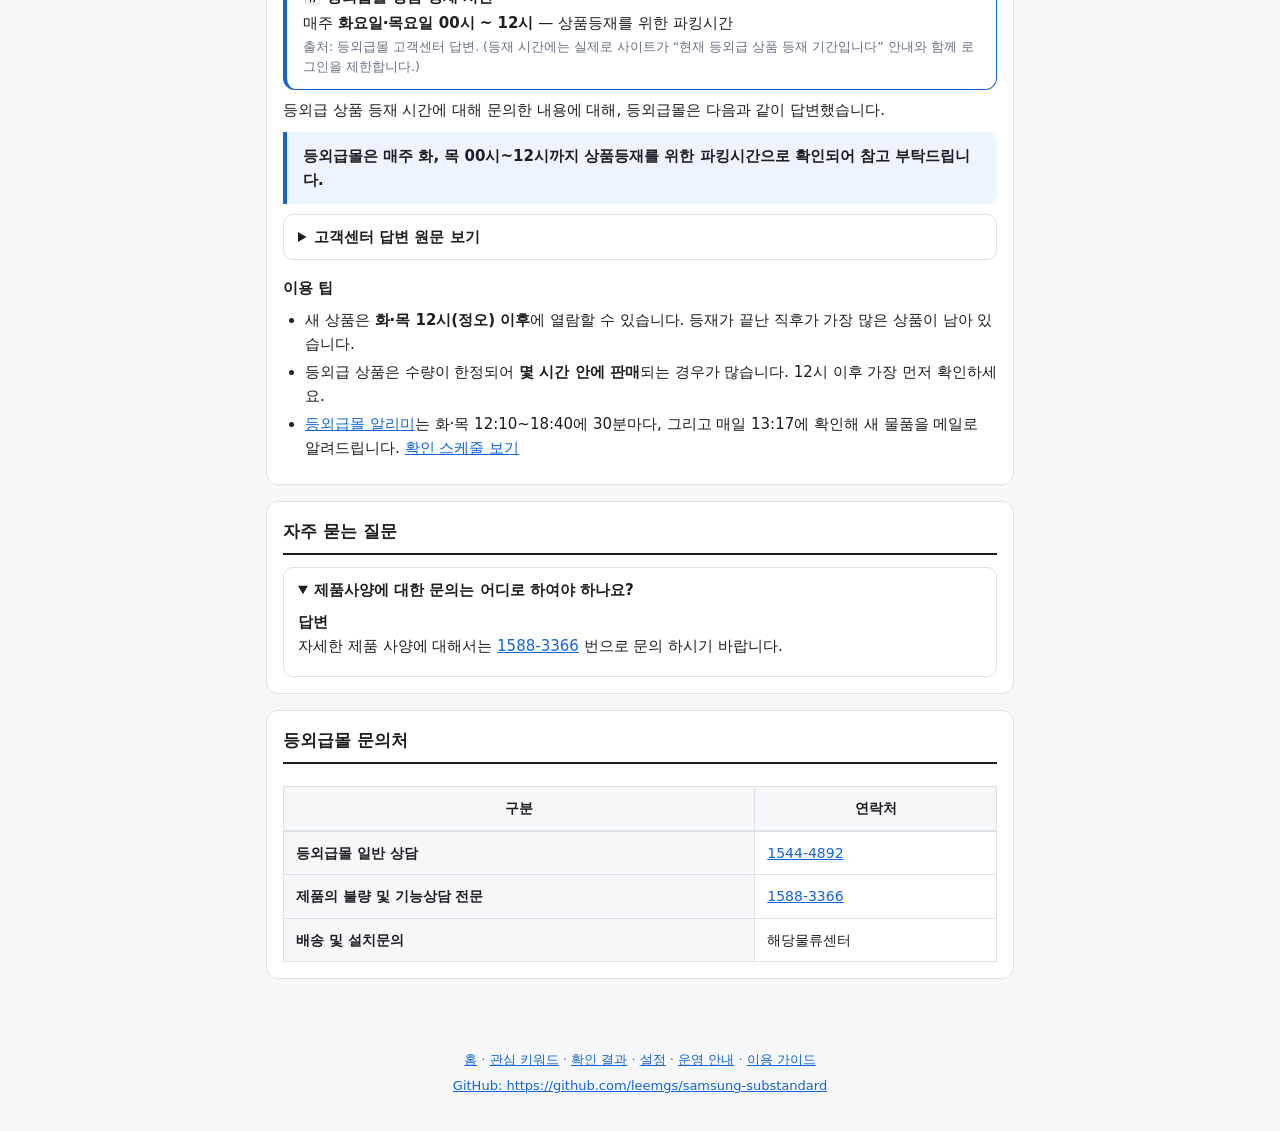
==== commit e958b9a1: "feat: 매뉴얼에 상품 등재 시간(화·목 00~12시 파킹시간) 고객센터 답변 추가, 확인 스케줄을 화·목 30분 간격으로 확장 - 이용 가이드: '상품 등재 시간' 섹션(핵심 " ====
--- a/docs/guide.html
+++ b/docs/guide.html
@@ -18,14 +18,15 @@
     <a href="#grade">등외품이란? · 등급</a>
     <a href="#target">구매대상</a>
     <a href="#limit">구매수량 제한</a>
+    <a href="#parking">상품 등재 시간</a>
     <a href="#faq">자주 묻는 질문</a>
     <a href="#contact">등외급몰 문의처</a>
   </nav>
 
   <aside class="notice" role="note">
     <strong>📅 등외급 제품 정기 등록 시간</strong>
-    <span>매주 <b>화요일 오전 00:00 ~ 12:00</b></span>
-    <small>등재 시간에는 등외급몰이 로그인을 막습니다. 등재가 끝난 뒤 이용해 주세요. (알리미는 화요일 12:10~18:40에 30분마다 확인합니다.)</small>
+    <span>매주 <b>화요일·목요일 오전 00:00 ~ 12:00</b></span>
+    <small>등재 시간에는 등외급몰이 로그인을 막습니다. 등재가 끝난 뒤 이용해 주세요. (알리미는 화·목 12:10~18:40에 30분마다 확인합니다.)</small>
   </aside>
 
   <section id="about">
@@ -110,6 +111,32 @@
     </div>
   </section>
 
+  <section id="parking">
+    <h2>상품 등재 시간 (파킹시간)</h2>
+    <aside class="notice" role="note" style="margin-top:8px">
+      <strong>📅 등외급몰 상품 등재 시간</strong>
+      <span>매주 <b>화요일·목요일 00시 ~ 12시</b> — 상품등재를 위한 파킹시간</span>
+      <small>출처: 등외급몰 고객센터 답변. (등재 시간에는 실제로 사이트가 “현재 등외급 상품 등재 기간입니다” 안내와 함께 로그인을 제한합니다.)</small>
+    </aside>
+    <p>등외급 상품 등재 시간에 대해 문의한 내용에 대해, 등외급몰은 다음과 같이 답변했습니다.</p>
+    <blockquote class="reply">등외급몰은 매주 화, 목 00시~12시까지 상품등재를 위한 파킹시간으로 확인되어 참고 부탁드립니다.</blockquote>
+    <details>
+      <summary>고객센터 답변 원문 보기</summary>
+      <div class="reply-full">
+        <p>안녕하세요 등외급몰입니다.<br>고객님의 궁금하신 점에 대해 정확히 확인하여 안내해 드리겠습니다.</p>
+        <p>문의 주신 소중한 의견을 바탕으로 유관 부서에 전달하여 확인 시<br>등외급몰은 매주 화, 목 00시~12시까지 상품등재를 위한 파킹시간으로 확인되어 참고 부탁드립니다.</p>
+        <p>추운 날씨에 감기 조심하시고, 따뜻한 하루 보내시길 바랍니다.<br>항상 등외급몰을 이용해 주셔서 감사합니다. 오늘도 즐거운 하루 되시길 바랍니다.</p>
+        <p>답변드린 내용이 고객님의 궁금하셨던 부분에 도움이 되었길 바랍니다.<br>등외급 상품 등재 시간에 대해 문의 주신 것으로 확인됩니다.<br>소중한 문의 남겨주셔서 감사합니다.</p>
+      </div>
+    </details>
+    <h3 style="margin-top:16px">이용 팁</h3>
+    <ul class="plain">
+      <li>새 상품은 <b>화·목 12시(정오) 이후</b>에 열람할 수 있습니다. 등재가 끝난 직후가 가장 많은 상품이 남아 있습니다.</li>
+      <li>등외급 상품은 수량이 한정되어 <b>몇 시간 안에 판매</b>되는 경우가 많습니다. 12시 이후 가장 먼저 확인하세요.</li>
+      <li><a href="./">등외급몰 알리미</a>는 화·목 12:10~18:40에 30분마다, 그리고 매일 13:17에 확인해 새 물품을 메일로 알려드립니다. <a href="schedule.html">확인 스케줄 보기</a></li>
+    </ul>
+  </section>
+
   <section id="faq">
     <h2>자주 묻는 질문</h2>
     <details open>
--- a/docs/style.css
+++ b/docs/style.css
@@ -150,3 +150,7 @@
   .grid tr>*:last-child{border-bottom:0}
   .grid td[data-label]::before,.grid th[data-label]::before{content:attr(data-label);display:block;margin-bottom:2px;font-size:12px;font-weight:600;color:var(--mut)}
 }
+
+.reply{margin:10px 0;padding:12px 16px;border-left:4px solid var(--accent);background:var(--soft);border-radius:0 10px 10px 0;font-weight:600}
+.reply-full{margin-top:8px;color:var(--mut);font-size:14px}
+.reply-full p{margin:0 0 10px}
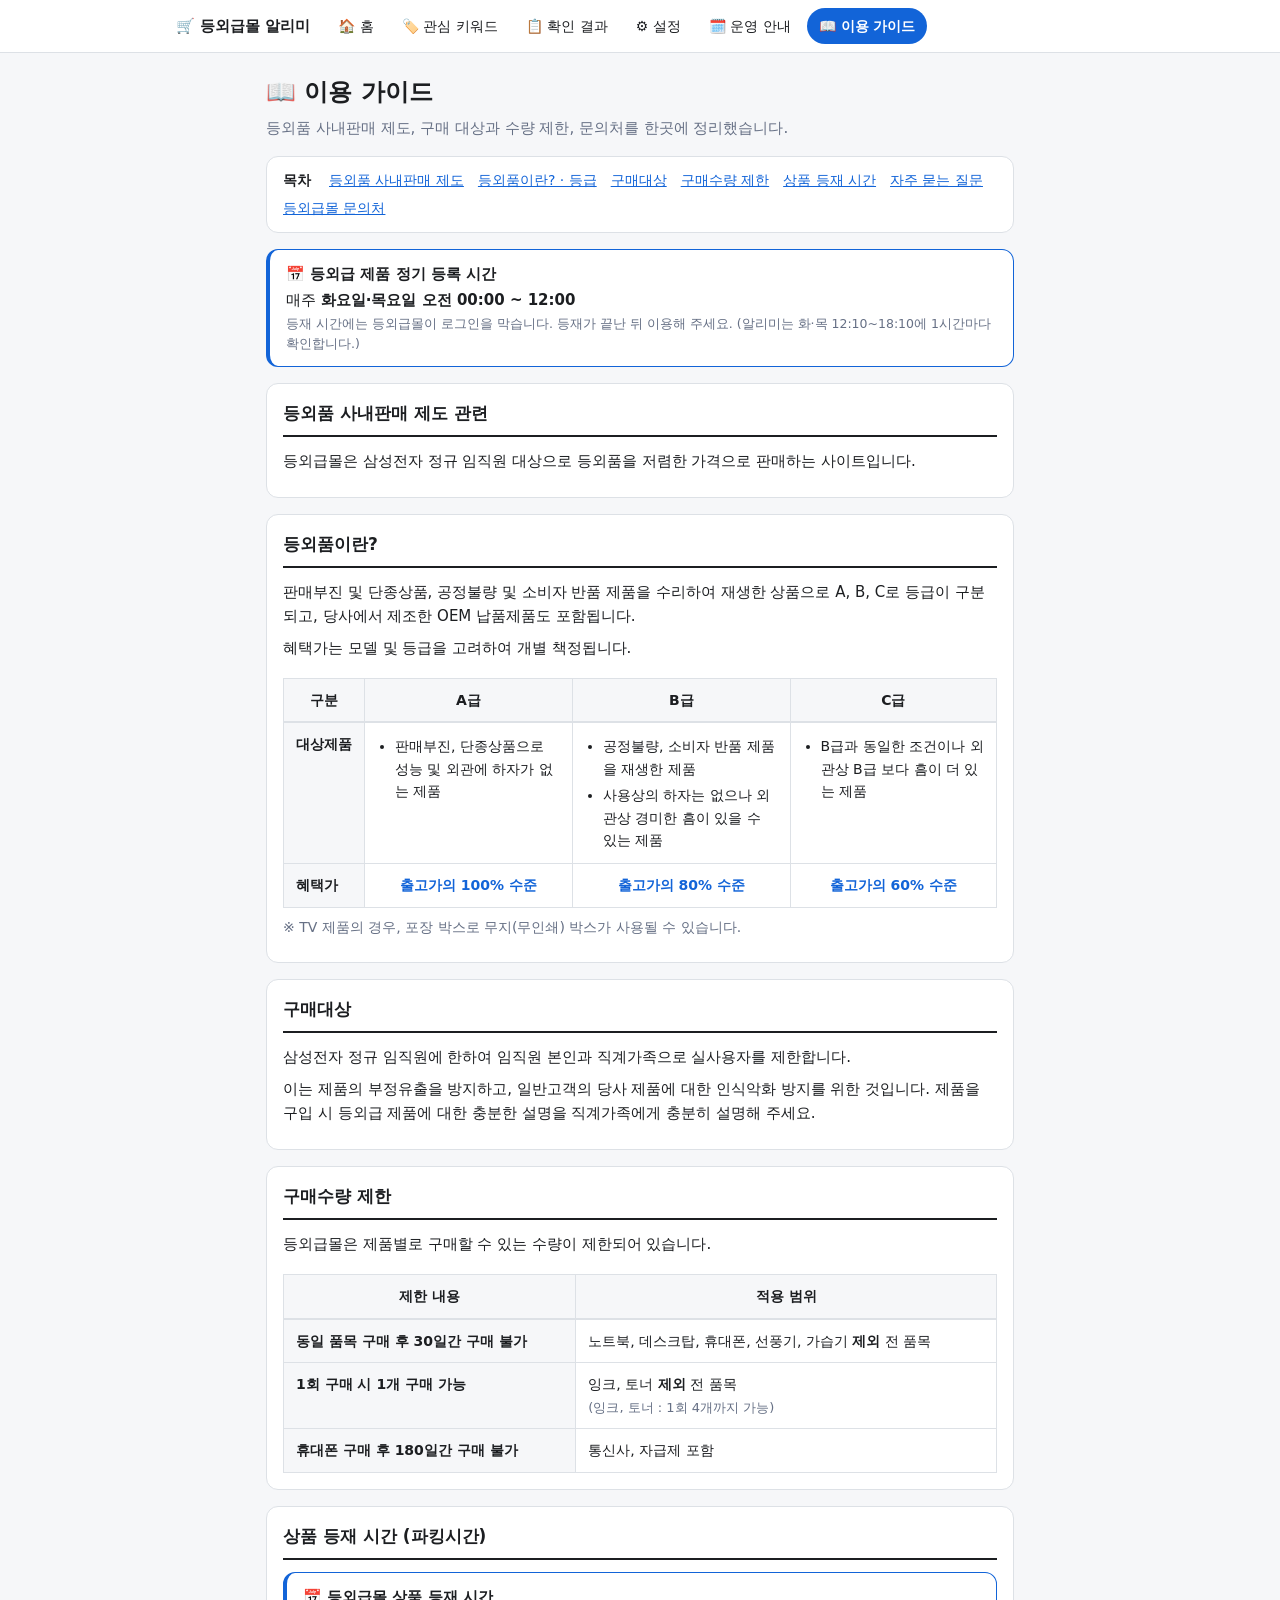
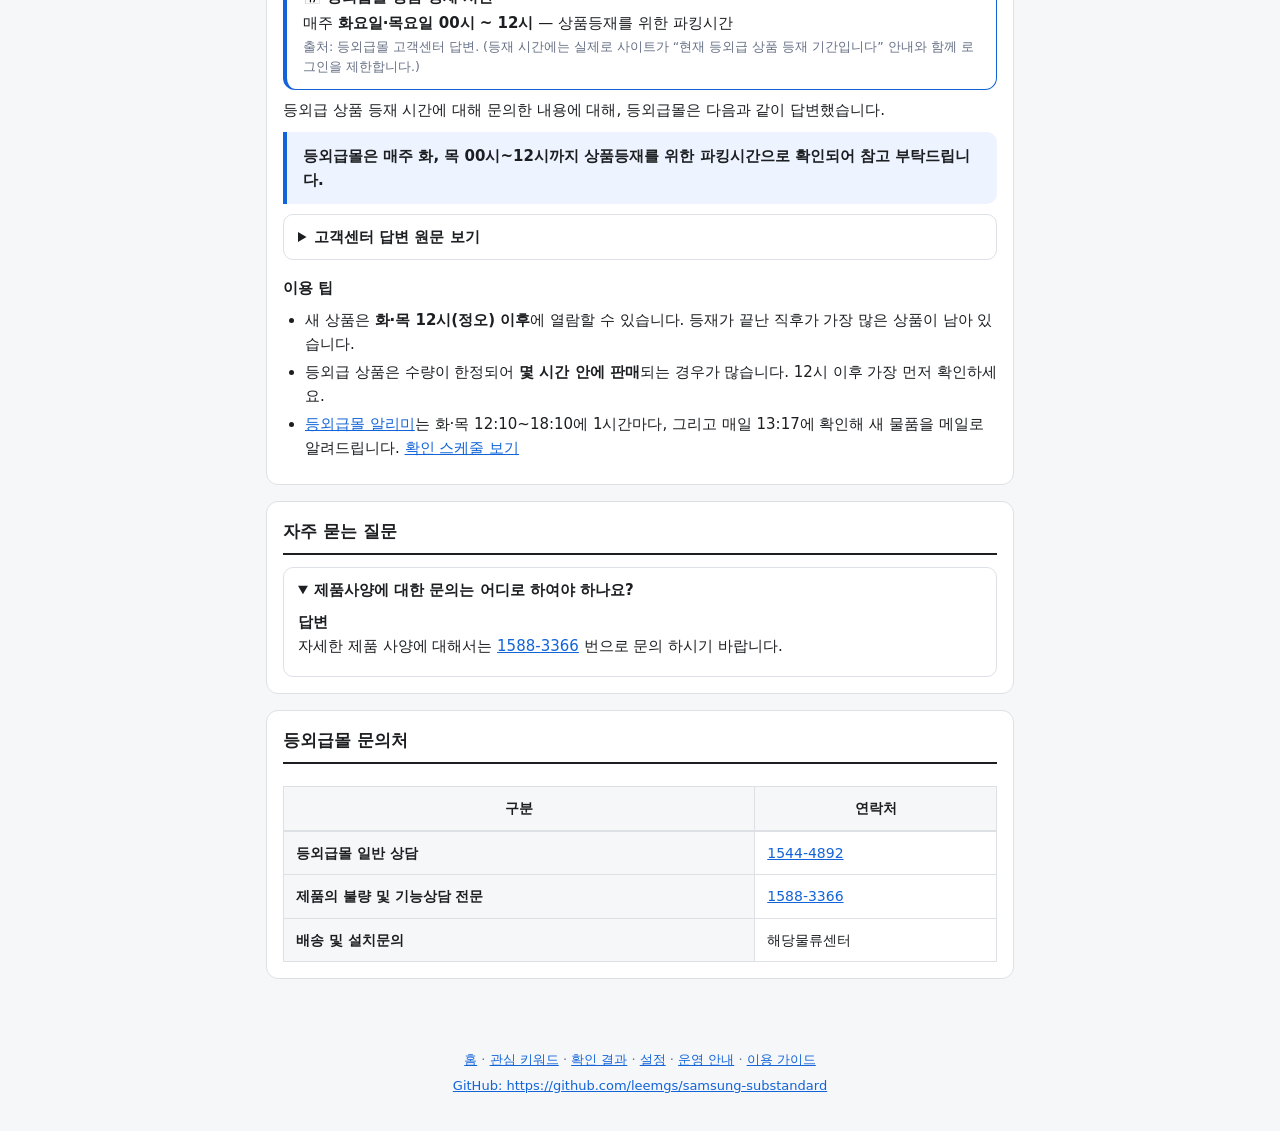
==== commit 69806e32: "feat: 화·목 확인 간격을 1시간으로 조정 (12:10~18:10 KST) cron 10 3-9 * * 2,4, 웹앱 다음 실행 예정 계산·안내 문구, README(외부 스케줄" ====
--- a/docs/guide.html
+++ b/docs/guide.html
@@ -26,7 +26,7 @@
   <aside class="notice" role="note">
     <strong>📅 등외급 제품 정기 등록 시간</strong>
     <span>매주 <b>화요일·목요일 오전 00:00 ~ 12:00</b></span>
-    <small>등재 시간에는 등외급몰이 로그인을 막습니다. 등재가 끝난 뒤 이용해 주세요. (알리미는 화·목 12:10~18:40에 30분마다 확인합니다.)</small>
+    <small>등재 시간에는 등외급몰이 로그인을 막습니다. 등재가 끝난 뒤 이용해 주세요. (알리미는 화·목 12:10~18:10에 1시간마다 확인합니다.)</small>
   </aside>
 
   <section id="about">
@@ -133,7 +133,7 @@
     <ul class="plain">
       <li>새 상품은 <b>화·목 12시(정오) 이후</b>에 열람할 수 있습니다. 등재가 끝난 직후가 가장 많은 상품이 남아 있습니다.</li>
       <li>등외급 상품은 수량이 한정되어 <b>몇 시간 안에 판매</b>되는 경우가 많습니다. 12시 이후 가장 먼저 확인하세요.</li>
-      <li><a href="./">등외급몰 알리미</a>는 화·목 12:10~18:40에 30분마다, 그리고 매일 13:17에 확인해 새 물품을 메일로 알려드립니다. <a href="schedule.html">확인 스케줄 보기</a></li>
+      <li><a href="./">등외급몰 알리미</a>는 화·목 12:10~18:10에 1시간마다, 그리고 매일 13:17에 확인해 새 물품을 메일로 알려드립니다. <a href="schedule.html">확인 스케줄 보기</a></li>
     </ul>
   </section>
 
--- a/docs/style.css
+++ b/docs/style.css
@@ -154,3 +154,5 @@
 .reply{margin:10px 0;padding:12px 16px;border-left:4px solid var(--accent);background:var(--soft);border-radius:0 10px 10px 0;font-weight:600}
 .reply-full{margin-top:8px;color:var(--mut);font-size:14px}
 .reply-full p{margin:0 0 10px}
+.fresh-note{margin:-6px 0 8px;font-size:13px;color:var(--mut)}
+.fresh-note.warn{color:var(--warn);font-weight:600}
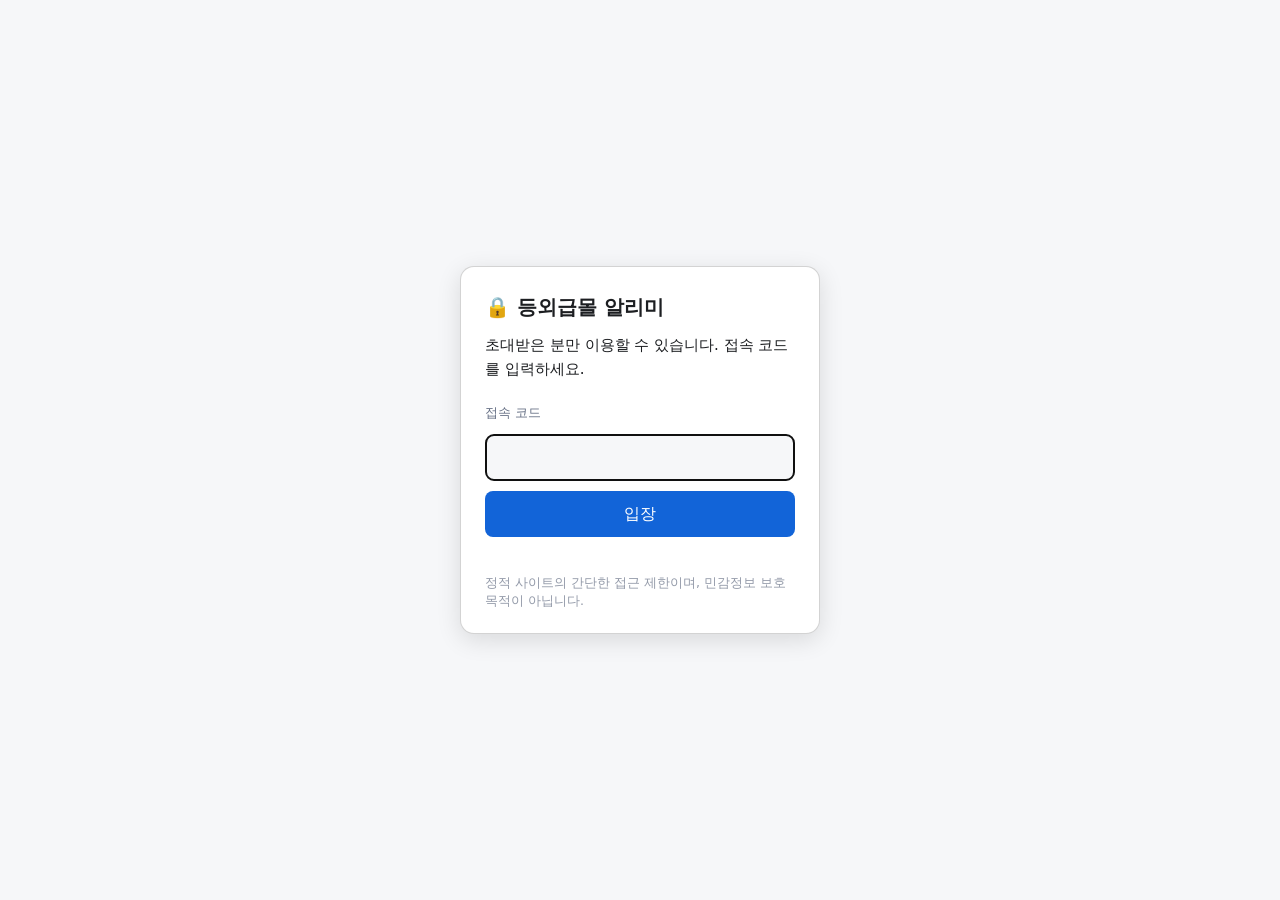
==== commit 3fded62b: "feat: 접속 코드 기반 간단 접근 제한 (SHA-256 해시, sessionStorage) Co-Authored-By: Claude Sonnet 5.5 <noreply@anth" ====
--- a/docs/guide.html
+++ b/docs/guide.html
@@ -1,12 +1,14 @@
 <!doctype html>
-<html lang="ko">
+<html lang="ko" class="auth-locked">
 <head>
 <meta charset="utf-8">
 <meta name="viewport" content="width=device-width, initial-scale=1">
 <title>이용 가이드 · 등외급몰 알리미</title>
 <link rel="stylesheet" href="style.css">
+<script src="assets/site.js"></script>
 </head>
 <body>
+<noscript><p style="padding:24px">이 페이지는 JavaScript가 필요합니다.</p></noscript>
 <header id="site-header"></header>
 <main id="main" class="guide doc">
   <h1>📖 이용 가이드</h1>
--- a/docs/style.css
+++ b/docs/style.css
@@ -139,7 +139,7 @@
   .board tr{border-bottom:1px solid var(--line);padding:8px 0}
   .board td{border:0;padding:3px 0}
   .board .num{width:auto;text-align:left}
-  .board .num::before,.board .cat::before,.board .price::before,.board .date::before{content:attr(data-label) " · ";color:var(--mut)}
+  .board .num::before,.board .cat::before,.board .price::before,.board .mprice::before,.board .date::before{content:attr(data-label) " · ";color:var(--mut)}
   .board .cat{white-space:normal}
   .pwrap{min-width:0}
   .mini .meta{white-space:normal}
@@ -156,3 +156,26 @@
 .reply-full p{margin:0 0 10px}
 .fresh-note{margin:-6px 0 8px;font-size:13px;color:var(--mut)}
 .fresh-note.warn{color:var(--warn);font-weight:600}
+
+/* ---- 직원가 / 판매가 컬럼 */
+.board th small{display:block;font-weight:400;font-size:11px;color:var(--mut)}
+.board .mprice{white-space:nowrap}
+.board .mprice small{display:block;color:var(--mut);font-size:12px}
+.board .mprice a{font-weight:600;text-decoration:none}
+.board .mprice a:hover{text-decoration:underline}
+.board .save{color:var(--ok);font-weight:700}
+.muted{color:var(--mut)}
+
+/* ---- 접근 제한 (assets/site.js) */
+html.auth-locked body > *:not(#auth-gate):not(noscript) { display: none !important; }
+#auth-gate { min-height: 100vh; display: flex; align-items: center; justify-content: center; padding: 16px; }
+.auth-card { width: 100%; max-width: 360px; background: var(--card, #fff); color: inherit; border: 1px solid rgba(128,128,128,.35); border-radius: 14px; padding: 24px; box-shadow: 0 6px 24px rgba(0,0,0,.12); display: grid; gap: 10px; }
+.auth-card h1 { margin: 0; font-size: 1.25rem; }
+.auth-card p { margin: 0; }
+.auth-card input { width: 100%; padding: 10px; font-size: 1rem; box-sizing: border-box; }
+.auth-card button { padding: 10px; font-size: 1rem; cursor: pointer; }
+.auth-card small { opacity: .7; line-height: 1.4; }
+.auth-msg { color: #c62828; min-height: 1.2em; font-size: .9rem; }
+#auth-lock { position: fixed; right: 12px; bottom: 12px; z-index: 50; padding: 6px 10px; font-size: .8rem; opacity: .75; cursor: pointer; }
+#auth-lock:hover { opacity: 1; }
+@media (prefers-color-scheme: dark) { .auth-card { background: #1e1f22; } .auth-msg { color: #ff8a80; } }
